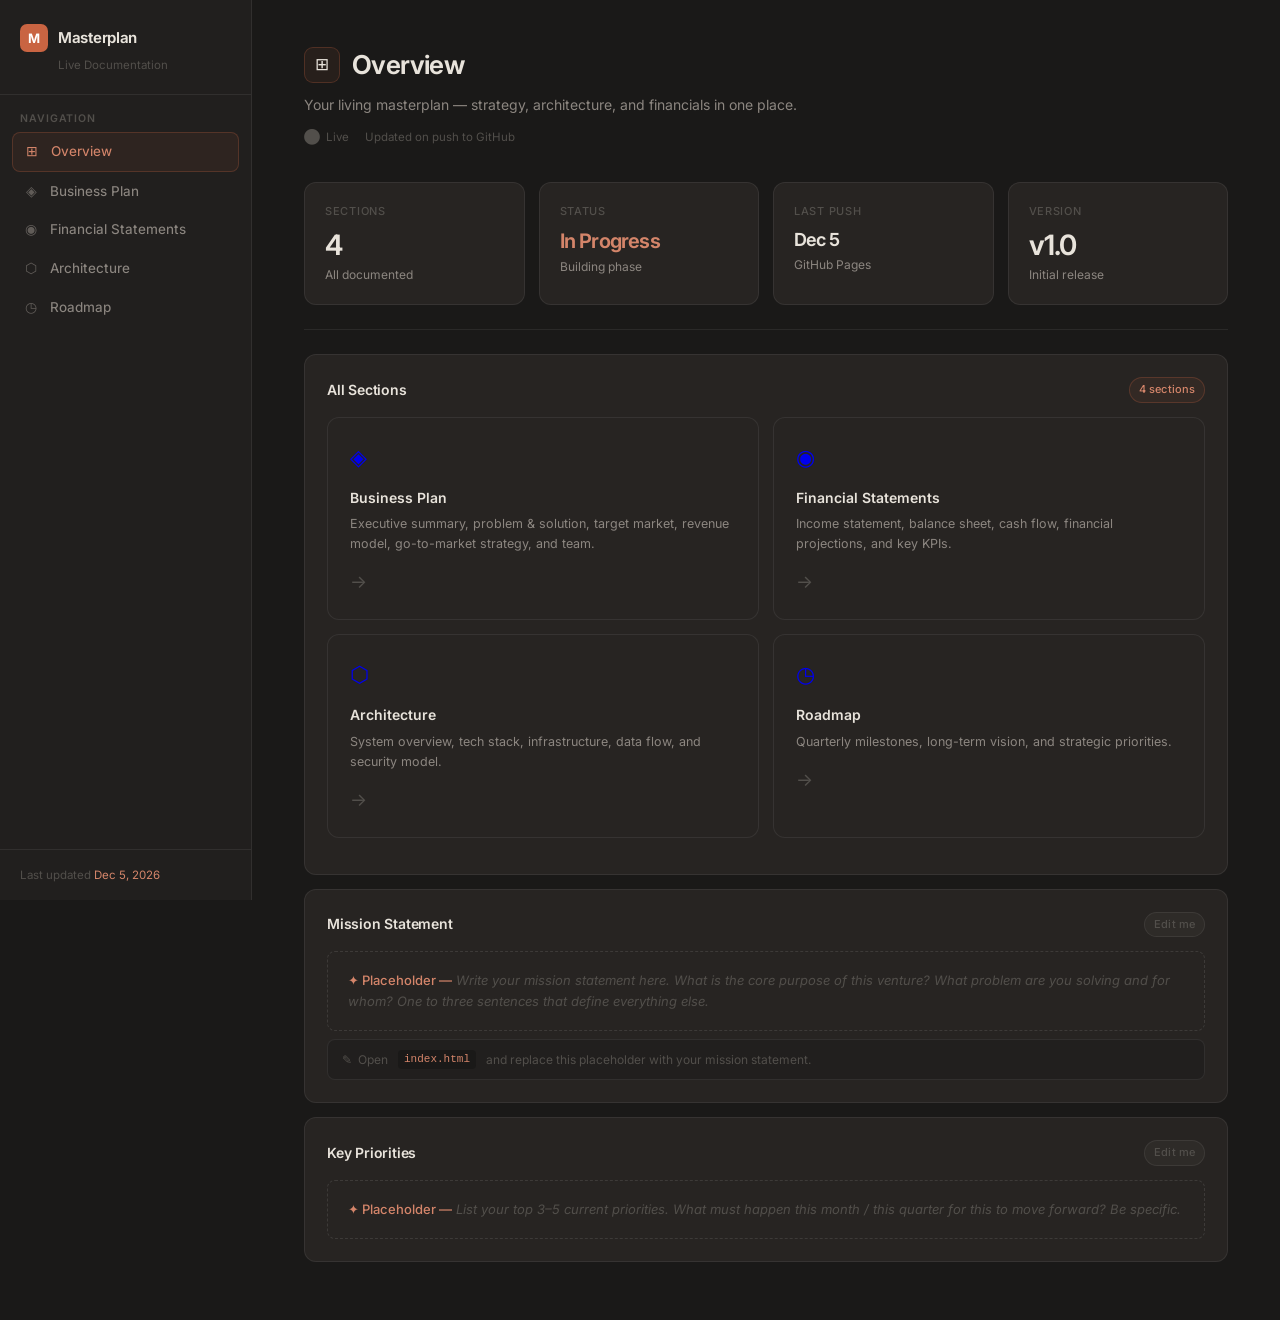
==== index.html @ 28070b1b "Initial masterplan dashboard" ====
<!DOCTYPE html>
<html lang="en">
<head>
  <meta charset="UTF-8" />
  <meta name="viewport" content="width=device-width, initial-scale=1.0" />
  <title>Masterplan — Overview</title>
  <link rel="stylesheet" href="assets/style.css" />
</head>
<body>

<aside class="sidebar" id="sidebar"></aside>

<main class="main">
  <div class="page-header">
    <div class="page-header-top">
      <div class="page-icon">⊞</div>
      <h2>Overview</h2>
    </div>
    <p>Your living masterplan — strategy, architecture, and financials in one place.</p>
    <div class="page-meta">
      <span class="meta-tag">⬤ &nbsp;Live</span>
      <span class="meta-tag">Updated on push to GitHub</span>
    </div>
  </div>

  <!-- Stats -->
  <div class="grid-4">
    <div class="stat-card">
      <div class="stat-label">Sections</div>
      <div class="stat-value">4</div>
      <div class="stat-sub">All documented</div>
    </div>
    <div class="stat-card">
      <div class="stat-label">Status</div>
      <div class="stat-value" style="font-size:20px; color: var(--accent-light);">In Progress</div>
      <div class="stat-sub">Building phase</div>
    </div>
    <div class="stat-card">
      <div class="stat-label">Last Push</div>
      <div class="stat-value" id="last-push" style="font-size:18px;">—</div>
      <div class="stat-sub">GitHub Pages</div>
    </div>
    <div class="stat-card">
      <div class="stat-label">Version</div>
      <div class="stat-value">v1.0</div>
      <div class="stat-sub">Initial release</div>
    </div>
  </div>

  <div class="divider"></div>

  <!-- Section nav cards -->
  <div class="card">
    <div class="card-header">
      <span class="card-title">All Sections</span>
      <span class="badge badge-orange">4 sections</span>
    </div>
    <div class="grid-2">
      <a href="business-plan.html" class="section-card">
        <div class="section-card-icon">◈</div>
        <div class="section-card-title">Business Plan</div>
        <div class="section-card-desc">Executive summary, problem & solution, target market, revenue model, go-to-market strategy, and team.</div>
        <span class="section-card-arrow">→</span>
      </a>
      <a href="financial.html" class="section-card">
        <div class="section-card-icon">◉</div>
        <div class="section-card-title">Financial Statements</div>
        <div class="section-card-desc">Income statement, balance sheet, cash flow, financial projections, and key KPIs.</div>
        <span class="section-card-arrow">→</span>
      </a>
      <a href="architecture.html" class="section-card">
        <div class="section-card-icon">⬡</div>
        <div class="section-card-title">Architecture</div>
        <div class="section-card-desc">System overview, tech stack, infrastructure, data flow, and security model.</div>
        <span class="section-card-arrow">→</span>
      </a>
      <a href="roadmap.html" class="section-card">
        <div class="section-card-icon">◷</div>
        <div class="section-card-title">Roadmap</div>
        <div class="section-card-desc">Quarterly milestones, long-term vision, and strategic priorities.</div>
        <span class="section-card-arrow">→</span>
      </a>
    </div>
  </div>

  <!-- Mission -->
  <div class="card">
    <div class="card-header">
      <span class="card-title">Mission Statement</span>
      <span class="badge badge-muted">Edit me</span>
    </div>
    <div class="placeholder">
      <strong>✦ Placeholder —</strong> Write your mission statement here. What is the core purpose of this venture? What problem are you solving and for whom? One to three sentences that define everything else.
    </div>
    <div class="edit-hint">
      ✎ &nbsp;Open <code>index.html</code> and replace this placeholder with your mission statement.
    </div>
  </div>

  <!-- Quick notes -->
  <div class="card">
    <div class="card-header">
      <span class="card-title">Key Priorities</span>
      <span class="badge badge-muted">Edit me</span>
    </div>
    <div class="placeholder">
      <strong>✦ Placeholder —</strong> List your top 3–5 current priorities. What must happen this month / this quarter for this to move forward? Be specific.
    </div>
  </div>
</main>

<script src="assets/app.js"></script>
<script>
  document.getElementById('last-push').textContent = new Date().toLocaleDateString('en-US', { month: 'short', day: 'numeric' });
</script>
</body>
</html>
---- assets/style.css ----
@import url('https://fonts.googleapis.com/css2?family=Inter:wght@300;400;500;600;700&display=swap');

:root {
  --bg-primary: #1a1918;
  --bg-secondary: #211f1e;
  --bg-card: #272422;
  --bg-hover: #2e2b28;
  --border: rgba(255, 255, 255, 0.07);
  --border-strong: rgba(255, 255, 255, 0.12);
  --text-primary: #e8e3db;
  --text-secondary: #8c8680;
  --text-muted: #524f4b;
  --accent: #c96442;
  --accent-light: #d4856a;
  --accent-bg: rgba(201, 100, 66, 0.08);
  --accent-border: rgba(201, 100, 66, 0.25);
  --green: #5a9e72;
  --green-bg: rgba(90, 158, 114, 0.08);
  --blue: #5a84b0;
  --blue-bg: rgba(90, 132, 176, 0.08);
  --sidebar-width: 252px;
}

*, *::before, *::after { margin: 0; padding: 0; box-sizing: border-box; }

body {
  font-family: 'Inter', -apple-system, BlinkMacSystemFont, sans-serif;
  background: var(--bg-primary);
  color: var(--text-primary);
  line-height: 1.6;
  display: flex;
  min-height: 100vh;
  font-size: 14px;
  -webkit-font-smoothing: antialiased;
}

/* ── Sidebar ── */
.sidebar {
  width: var(--sidebar-width);
  background: var(--bg-secondary);
  border-right: 1px solid var(--border);
  position: fixed;
  top: 0; left: 0;
  height: 100vh;
  display: flex;
  flex-direction: column;
  z-index: 100;
  overflow-y: auto;
}

.sidebar-brand {
  padding: 24px 20px 20px;
  border-bottom: 1px solid var(--border);
}

.brand-mark {
  display: flex;
  align-items: center;
  gap: 10px;
  margin-bottom: 4px;
}

.brand-icon {
  width: 28px; height: 28px;
  background: var(--accent);
  border-radius: 7px;
  display: flex; align-items: center; justify-content: center;
  font-size: 13px; color: white; font-weight: 700;
}

.brand-name {
  font-size: 15px;
  font-weight: 650;
  color: var(--text-primary);
  letter-spacing: -0.3px;
}

.brand-sub {
  font-size: 11.5px;
  color: var(--text-muted);
  padding-left: 38px;
}

.nav {
  padding: 16px 12px;
  flex: 1;
}

.nav-label {
  font-size: 10.5px;
  font-weight: 600;
  color: var(--text-muted);
  text-transform: uppercase;
  letter-spacing: 0.9px;
  padding: 0 8px;
  margin: 12px 0 4px;
}

.nav-label:first-child { margin-top: 0; }

.nav-item {
  display: flex;
  align-items: center;
  gap: 10px;
  padding: 8px 10px;
  border-radius: 8px;
  text-decoration: none;
  color: var(--text-secondary);
  font-size: 13.5px;
  font-weight: 450;
  transition: all 0.12s ease;
  margin-bottom: 1px;
}

.nav-item:hover { background: var(--bg-hover); color: var(--text-primary); }

.nav-item.active {
  background: var(--accent-bg);
  color: var(--accent-light);
  border: 1px solid var(--accent-border);
}

.nav-icon {
  width: 18px; height: 18px;
  opacity: 0.6;
  flex-shrink: 0;
  display: flex; align-items: center; justify-content: center;
}

.nav-item.active .nav-icon { opacity: 1; }

.sidebar-footer {
  padding: 16px 20px;
  border-top: 1px solid var(--border);
  font-size: 11.5px;
  color: var(--text-muted);
}

.sidebar-footer span { color: var(--accent-light); }

/* ── Main ── */
.main {
  margin-left: var(--sidebar-width);
  flex: 1;
  padding: 44px 52px;
  max-width: calc(var(--sidebar-width) + 860px);
}

/* ── Page Header ── */
.page-header {
  margin-bottom: 36px;
}

.page-header-top {
  display: flex;
  align-items: center;
  gap: 12px;
  margin-bottom: 8px;
}

.page-icon {
  width: 36px; height: 36px;
  border-radius: 9px;
  display: flex; align-items: center; justify-content: center;
  font-size: 17px;
  background: var(--accent-bg);
  border: 1px solid var(--accent-border);
}

.page-header h2 {
  font-size: 26px;
  font-weight: 650;
  letter-spacing: -0.6px;
  color: var(--text-primary);
}

.page-header p {
  font-size: 14px;
  color: var(--text-secondary);
  margin-top: 4px;
}

.page-meta {
  display: flex;
  align-items: center;
  gap: 16px;
  margin-top: 12px;
}

.meta-tag {
  font-size: 11.5px;
  color: var(--text-muted);
  display: flex;
  align-items: center;
  gap: 5px;
}

/* ── Grid ── */
.grid-2 { display: grid; grid-template-columns: 1fr 1fr; gap: 14px; margin-bottom: 14px; }
.grid-3 { display: grid; grid-template-columns: 1fr 1fr 1fr; gap: 14px; margin-bottom: 14px; }
.grid-4 { display: grid; grid-template-columns: 1fr 1fr 1fr 1fr; gap: 14px; margin-bottom: 14px; }

/* ── Cards ── */
.card {
  background: var(--bg-card);
  border: 1px solid var(--border);
  border-radius: 12px;
  padding: 22px;
  margin-bottom: 14px;
}

.card-header {
  display: flex;
  align-items: center;
  justify-content: space-between;
  margin-bottom: 14px;
}

.card-title {
  font-size: 14px;
  font-weight: 600;
  color: var(--text-primary);
  letter-spacing: -0.2px;
}

.card-body { font-size: 13.5px; color: var(--text-secondary); line-height: 1.75; }

.badge {
  font-size: 11px;
  padding: 3px 9px;
  border-radius: 20px;
  font-weight: 500;
  letter-spacing: 0.1px;
}

.badge-orange { background: var(--accent-bg); color: var(--accent-light); border: 1px solid var(--accent-border); }
.badge-green { background: var(--green-bg); color: var(--green); border: 1px solid rgba(90,158,114,0.2); }
.badge-blue { background: var(--blue-bg); color: var(--blue); border: 1px solid rgba(90,132,176,0.2); }
.badge-muted { background: var(--bg-hover); color: var(--text-muted); border: 1px solid var(--border); }

/* ── Stat Cards ── */
.stat-card {
  background: var(--bg-card);
  border: 1px solid var(--border);
  border-radius: 12px;
  padding: 20px;
}

.stat-label {
  font-size: 11px;
  color: var(--text-muted);
  text-transform: uppercase;
  letter-spacing: 0.7px;
  font-weight: 500;
  margin-bottom: 10px;
}

.stat-value {
  font-size: 28px;
  font-weight: 650;
  color: var(--text-primary);
  letter-spacing: -0.8px;
  line-height: 1;
}

.stat-sub {
  font-size: 12px;
  color: var(--text-secondary);
  margin-top: 6px;
}

/* ── Section Nav Cards (Overview) ── */
.section-card {
  background: var(--bg-card);
  border: 1px solid var(--border);
  border-radius: 12px;
  padding: 22px;
  text-decoration: none;
  display: block;
  transition: all 0.14s ease;
}

.section-card:hover {
  border-color: var(--accent-border);
  background: var(--bg-hover);
  transform: translateY(-1px);
}

.section-card-icon {
  font-size: 22px;
  margin-bottom: 12px;
}

.section-card-title {
  font-size: 14px;
  font-weight: 600;
  color: var(--text-primary);
  margin-bottom: 5px;
}

.section-card-desc {
  font-size: 12.5px;
  color: var(--text-secondary);
  line-height: 1.6;
}

.section-card-arrow {
  font-size: 18px;
  color: var(--text-muted);
  margin-top: 14px;
  display: block;
  transition: transform 0.14s ease;
}

.section-card:hover .section-card-arrow { transform: translateX(3px); color: var(--accent-light); }

/* ── Placeholder ── */
.placeholder {
  border: 1.5px dashed rgba(255,255,255,0.1);
  border-radius: 8px;
  padding: 18px 20px;
  color: var(--text-muted);
  font-size: 13px;
  font-style: italic;
  line-height: 1.6;
}

.placeholder strong {
  color: var(--accent-light);
  font-style: normal;
  font-weight: 500;
}

/* ── Edit hint ── */
.edit-hint {
  display: flex;
  align-items: flex-start;
  gap: 10px;
  font-size: 12px;
  color: var(--text-muted);
  background: var(--bg-secondary);
  border: 1px solid var(--border);
  border-radius: 8px;
  padding: 10px 14px;
  margin-top: 8px;
}

.edit-hint code {
  font-family: 'SF Mono', 'Fira Code', monospace;
  font-size: 11px;
  background: var(--bg-primary);
  padding: 1px 6px;
  border-radius: 4px;
  color: var(--accent-light);
}

/* ── Divider ── */
.divider { height: 1px; background: var(--border); margin: 24px 0; }

/* ── Table ── */
.table-wrap {
  overflow-x: auto;
  border-radius: 10px;
  border: 1px solid var(--border);
}

table { width: 100%; border-collapse: collapse; }

thead th {
  text-align: left;
  padding: 11px 16px;
  font-size: 11px;
  font-weight: 600;
  color: var(--text-muted);
  text-transform: uppercase;
  letter-spacing: 0.6px;
  background: var(--bg-secondary);
  border-bottom: 1px solid var(--border);
}

tbody td {
  padding: 12px 16px;
  border-bottom: 1px solid var(--border);
  color: var(--text-secondary);
  font-size: 13.5px;
}

tbody td:first-child { color: var(--text-primary); font-weight: 450; }
tbody tr:last-child td { border-bottom: none; }
tbody tr:hover td { background: var(--bg-hover); }

/* ── Timeline ── */
.timeline { padding: 4px 0; }

.timeline-item {
  display: flex;
  gap: 18px;
  padding-bottom: 28px;
  position: relative;
}

.timeline-item:not(:last-child)::after {
  content: '';
  position: absolute;
  left: 15px; top: 34px;
  width: 1px;
  height: calc(100% - 18px);
  background: var(--border);
}

.timeline-dot {
  width: 32px; height: 32px;
  border-radius: 50%;
  background: var(--bg-card);
  border: 2px solid var(--border-strong);
  flex-shrink: 0;
  display: flex; align-items: center; justify-content: center;
  font-size: 11px;
  font-weight: 600;
  color: var(--text-muted);
  position: relative;
  z-index: 1;
}

.timeline-dot.current {
  background: var(--accent-bg);
  border-color: var(--accent);
  color: var(--accent-light);
}

.timeline-dot.done {
  background: var(--green-bg);
  border-color: var(--green);
  color: var(--green);
}

.timeline-body { flex: 1; padding-top: 5px; }

.timeline-quarter {
  font-size: 12px;
  font-weight: 600;
  color: var(--accent-light);
  text-transform: uppercase;
  letter-spacing: 0.5px;
  margin-bottom: 3px;
}

.timeline-title {
  font-size: 14px;
  font-weight: 600;
  color: var(--text-primary);
  margin-bottom: 4px;
}

.timeline-desc {
  font-size: 13px;
  color: var(--text-secondary);
  line-height: 1.65;
}

.timeline-tags { margin-top: 10px; display: flex; flex-wrap: wrap; gap: 5px; }

.tag {
  font-size: 11.5px;
  padding: 3px 9px;
  border-radius: 20px;
  border: 1px solid var(--border);
  color: var(--text-secondary);
}

/* ── Architecture ── */
.arch-block {
  background: var(--bg-card);
  border: 1px solid var(--border);
  border-radius: 10px;
  padding: 16px 18px;
  margin-bottom: 10px;
}

.arch-block-label {
  font-size: 11px;
  font-weight: 600;
  text-transform: uppercase;
  letter-spacing: 0.7px;
  color: var(--accent-light);
  margin-bottom: 10px;
}

.arch-list {
  list-style: none;
  display: flex;
  flex-direction: column;
  gap: 7px;
}

.arch-list li {
  font-size: 13px;
  color: var(--text-secondary);
  display: flex;
  align-items: center;
  gap: 8px;
}

.arch-list li::before {
  content: '';
  width: 5px; height: 5px;
  border-radius: 50%;
  background: var(--text-muted);
  flex-shrink: 0;
}

/* ── Responsive ── */
@media (max-width: 900px) {
  .sidebar { transform: translateX(-100%); }
  .main { margin-left: 0; padding: 24px 20px; }
  .grid-2, .grid-3, .grid-4 { grid-template-columns: 1fr; }
}
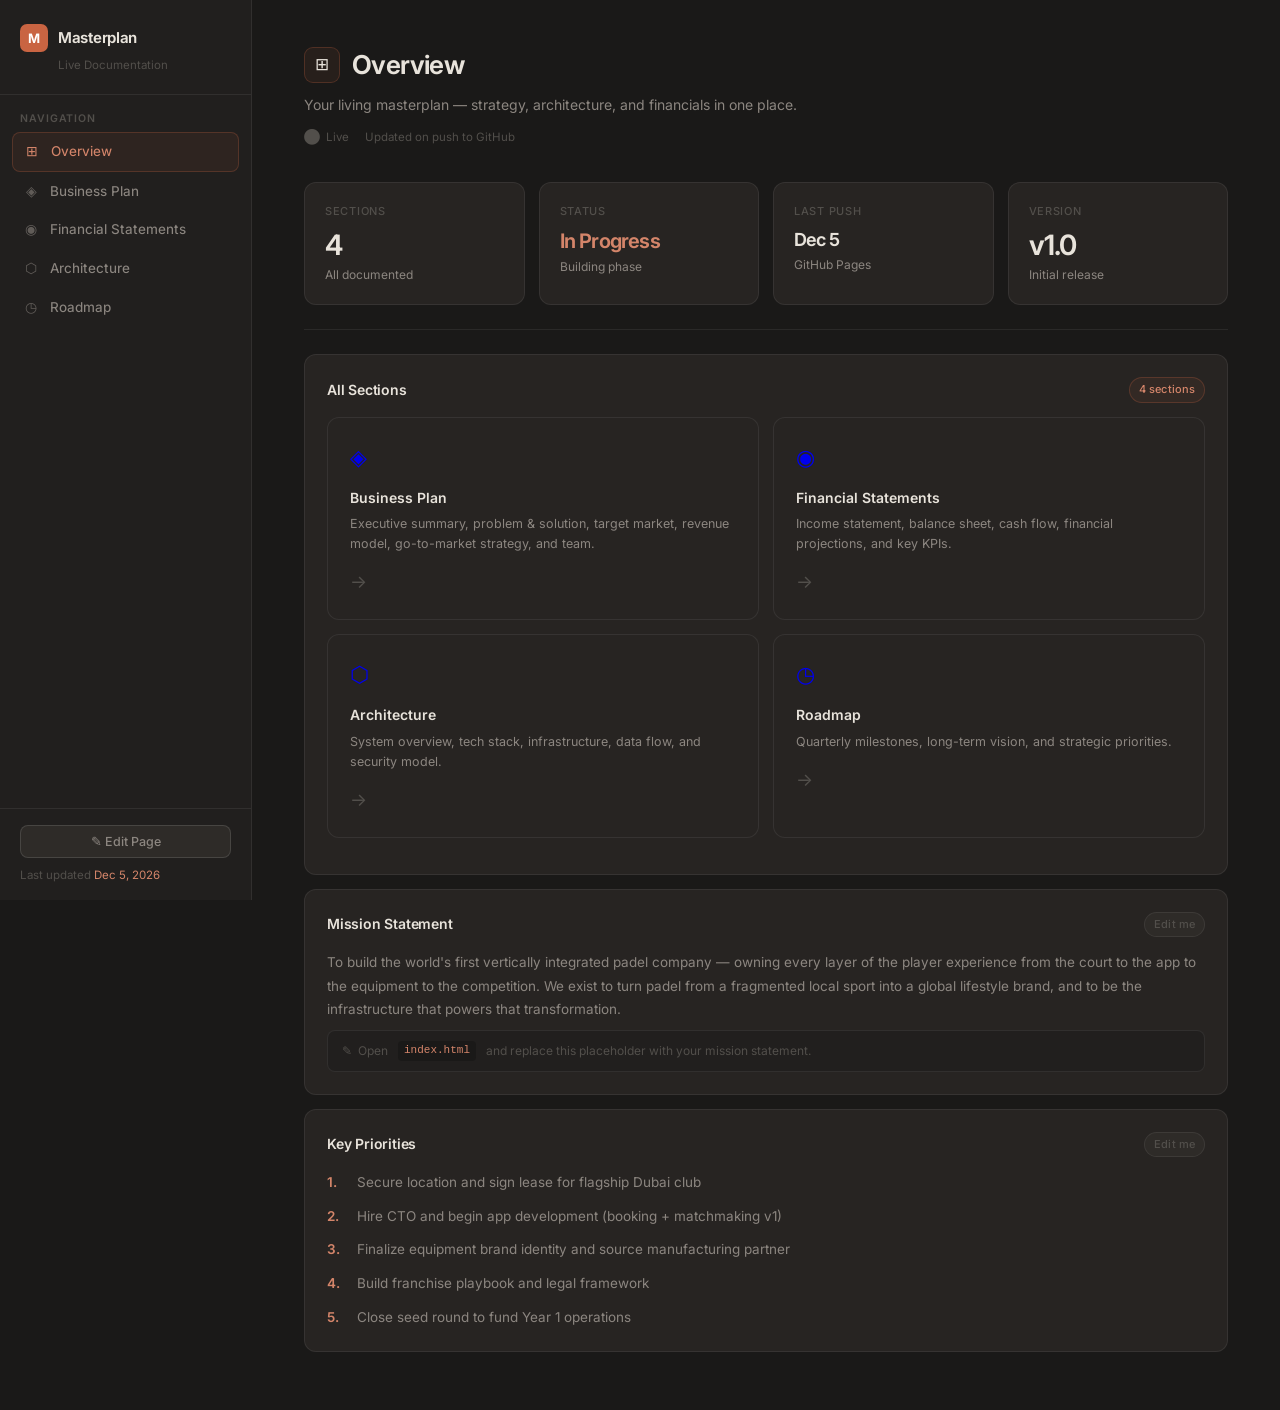
==== commit 5aa5ebf2: "Fill in complete padel business plan" ====
--- a/index.html
+++ b/index.html
@@ -89,8 +89,8 @@
       <span class="card-title">Mission Statement</span>
       <span class="badge badge-muted">Edit me</span>
     </div>
-    <div class="placeholder">
-      <strong>✦ Placeholder —</strong> Write your mission statement here. What is the core purpose of this venture? What problem are you solving and for whom? One to three sentences that define everything else.
+    <div class="card-body">
+      To build the world's first vertically integrated padel company — owning every layer of the player experience from the court to the app to the equipment to the competition. We exist to turn padel from a fragmented local sport into a global lifestyle brand, and to be the infrastructure that powers that transformation.
     </div>
     <div class="edit-hint">
       ✎ &nbsp;Open <code>index.html</code> and replace this placeholder with your mission statement.
@@ -103,8 +103,14 @@
       <span class="card-title">Key Priorities</span>
       <span class="badge badge-muted">Edit me</span>
     </div>
-    <div class="placeholder">
-      <strong>✦ Placeholder —</strong> List your top 3–5 current priorities. What must happen this month / this quarter for this to move forward? Be specific.
+    <div class="card-body">
+      <ul style="list-style:none; display:flex; flex-direction:column; gap:10px;">
+        <li style="display:flex; gap:10px; align-items:flex-start;"><span style="color:var(--accent-light); font-weight:600; min-width:20px;">1.</span> Secure location and sign lease for flagship Dubai club</li>
+        <li style="display:flex; gap:10px; align-items:flex-start;"><span style="color:var(--accent-light); font-weight:600; min-width:20px;">2.</span> Hire CTO and begin app development (booking + matchmaking v1)</li>
+        <li style="display:flex; gap:10px; align-items:flex-start;"><span style="color:var(--accent-light); font-weight:600; min-width:20px;">3.</span> Finalize equipment brand identity and source manufacturing partner</li>
+        <li style="display:flex; gap:10px; align-items:flex-start;"><span style="color:var(--accent-light); font-weight:600; min-width:20px;">4.</span> Build franchise playbook and legal framework</li>
+        <li style="display:flex; gap:10px; align-items:flex-start;"><span style="color:var(--accent-light); font-weight:600; min-width:20px;">5.</span> Close seed round to fund Year 1 operations</li>
+      </ul>
     </div>
   </div>
 </main>
--- a/assets/style.css
+++ b/assets/style.css
@@ -509,6 +509,75 @@
   flex-shrink: 0;
 }
 
+/* ── Edit Mode ── */
+#edit-btn {
+  width: 100%;
+  padding: 8px 12px;
+  background: var(--bg-hover);
+  border: 1px solid var(--border-strong);
+  border-radius: 8px;
+  color: var(--text-secondary);
+  font-size: 12.5px;
+  font-weight: 500;
+  cursor: pointer;
+  transition: all 0.14s ease;
+  font-family: inherit;
+  text-align: center;
+}
+
+#edit-btn:hover {
+  background: var(--accent-bg);
+  border-color: var(--accent-border);
+  color: var(--accent-light);
+}
+
+#edit-btn.editing {
+  background: var(--accent-bg);
+  border-color: var(--accent);
+  color: var(--accent-light);
+}
+
+.sidebar-updated {
+  font-size: 11.5px;
+  color: var(--text-muted);
+  margin-top: 8px;
+}
+
+.sidebar-updated span { color: var(--accent-light); }
+
+.edit-banner {
+  display: none;
+  align-items: center;
+  gap: 8px;
+  background: var(--accent-bg);
+  border: 1px solid var(--accent-border);
+  border-radius: 8px;
+  padding: 10px 14px;
+  font-size: 13px;
+  color: var(--accent-light);
+  margin-bottom: 20px;
+}
+
+.edit-mode [data-eid] {
+  outline: 1px dashed rgba(201, 100, 66, 0.3);
+  border-radius: 4px;
+  min-height: 20px;
+  cursor: text;
+  transition: outline 0.12s ease, background 0.12s ease;
+}
+
+.edit-mode [data-eid]:hover {
+  outline: 1.5px dashed var(--accent);
+  background: rgba(201, 100, 66, 0.05);
+}
+
+.edit-mode [data-eid]:focus {
+  outline: 2px solid var(--accent) !important;
+  background: rgba(201, 100, 66, 0.07);
+  font-style: normal;
+  color: var(--text-primary);
+}
+
 /* ── Responsive ── */
 @media (max-width: 900px) {
   .sidebar { transform: translateX(-100%); }
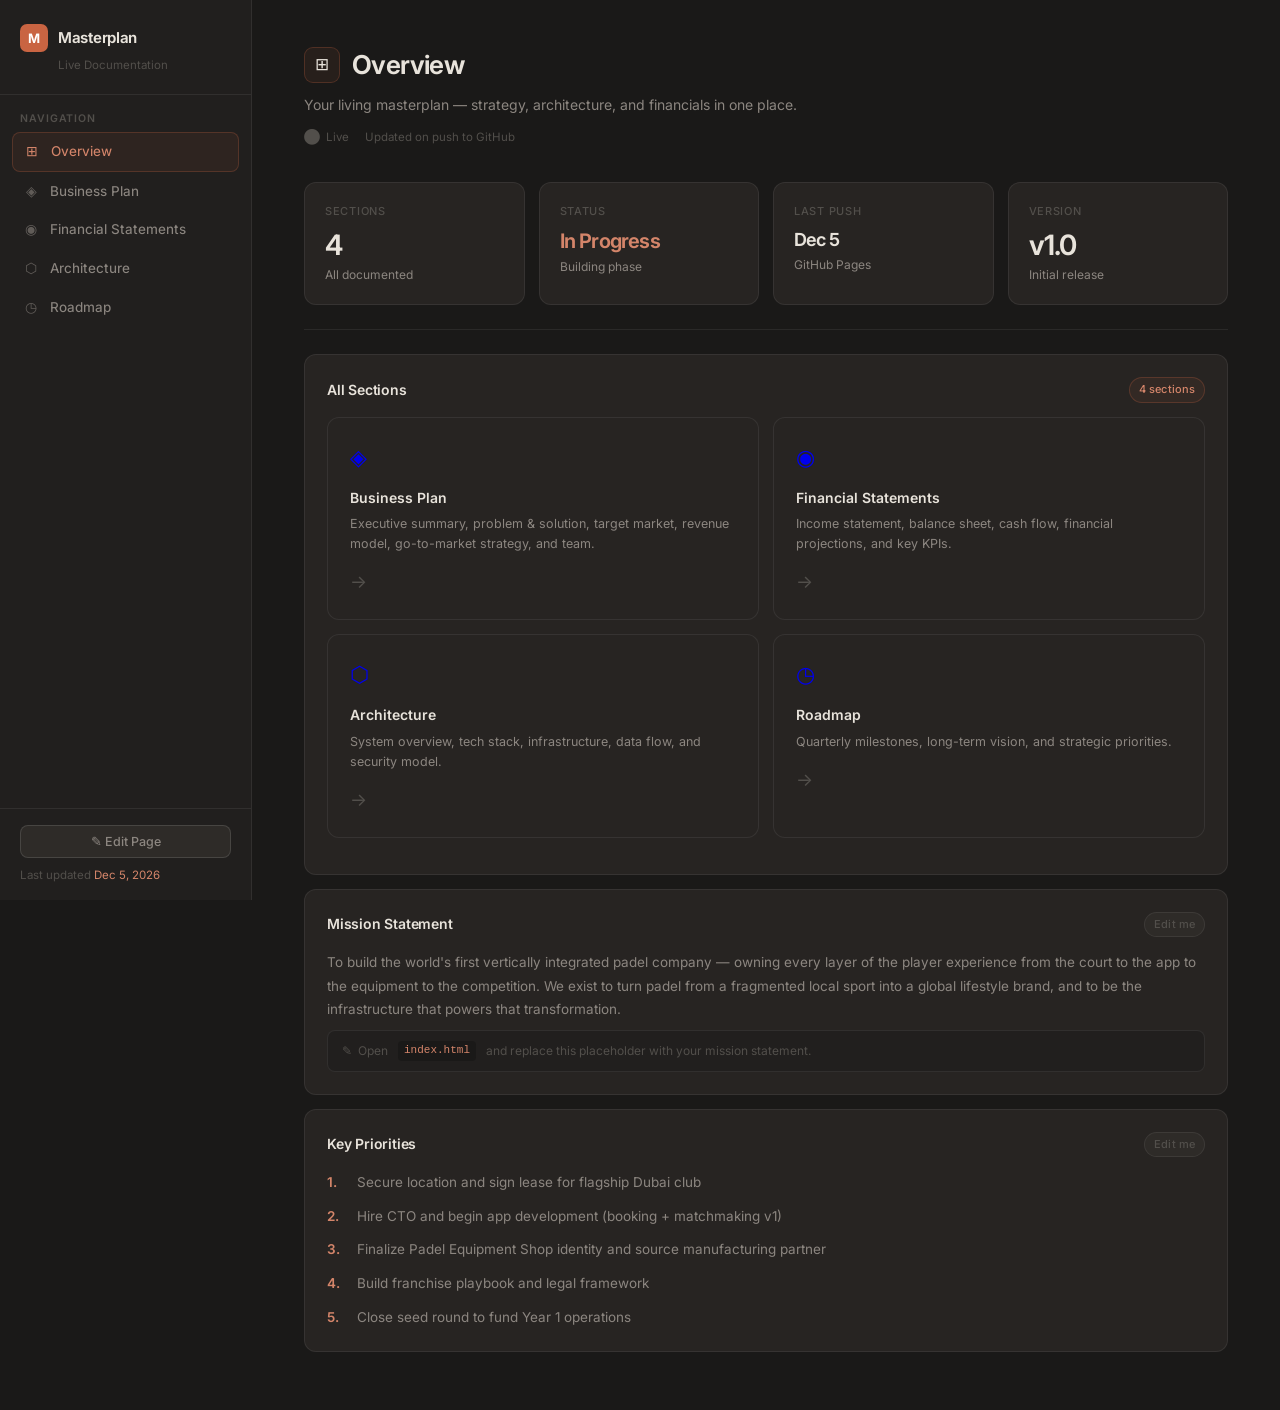
==== commit f868436c: "Rename equipment brand to Padel Equipment Shop across all pages" ====
--- a/index.html
+++ b/index.html
@@ -107,7 +107,7 @@
       <ul style="list-style:none; display:flex; flex-direction:column; gap:10px;">
         <li style="display:flex; gap:10px; align-items:flex-start;"><span style="color:var(--accent-light); font-weight:600; min-width:20px;">1.</span> Secure location and sign lease for flagship Dubai club</li>
         <li style="display:flex; gap:10px; align-items:flex-start;"><span style="color:var(--accent-light); font-weight:600; min-width:20px;">2.</span> Hire CTO and begin app development (booking + matchmaking v1)</li>
-        <li style="display:flex; gap:10px; align-items:flex-start;"><span style="color:var(--accent-light); font-weight:600; min-width:20px;">3.</span> Finalize equipment brand identity and source manufacturing partner</li>
+        <li style="display:flex; gap:10px; align-items:flex-start;"><span style="color:var(--accent-light); font-weight:600; min-width:20px;">3.</span> Finalize Padel Equipment Shop identity and source manufacturing partner</li>
         <li style="display:flex; gap:10px; align-items:flex-start;"><span style="color:var(--accent-light); font-weight:600; min-width:20px;">4.</span> Build franchise playbook and legal framework</li>
         <li style="display:flex; gap:10px; align-items:flex-start;"><span style="color:var(--accent-light); font-weight:600; min-width:20px;">5.</span> Close seed round to fund Year 1 operations</li>
       </ul>
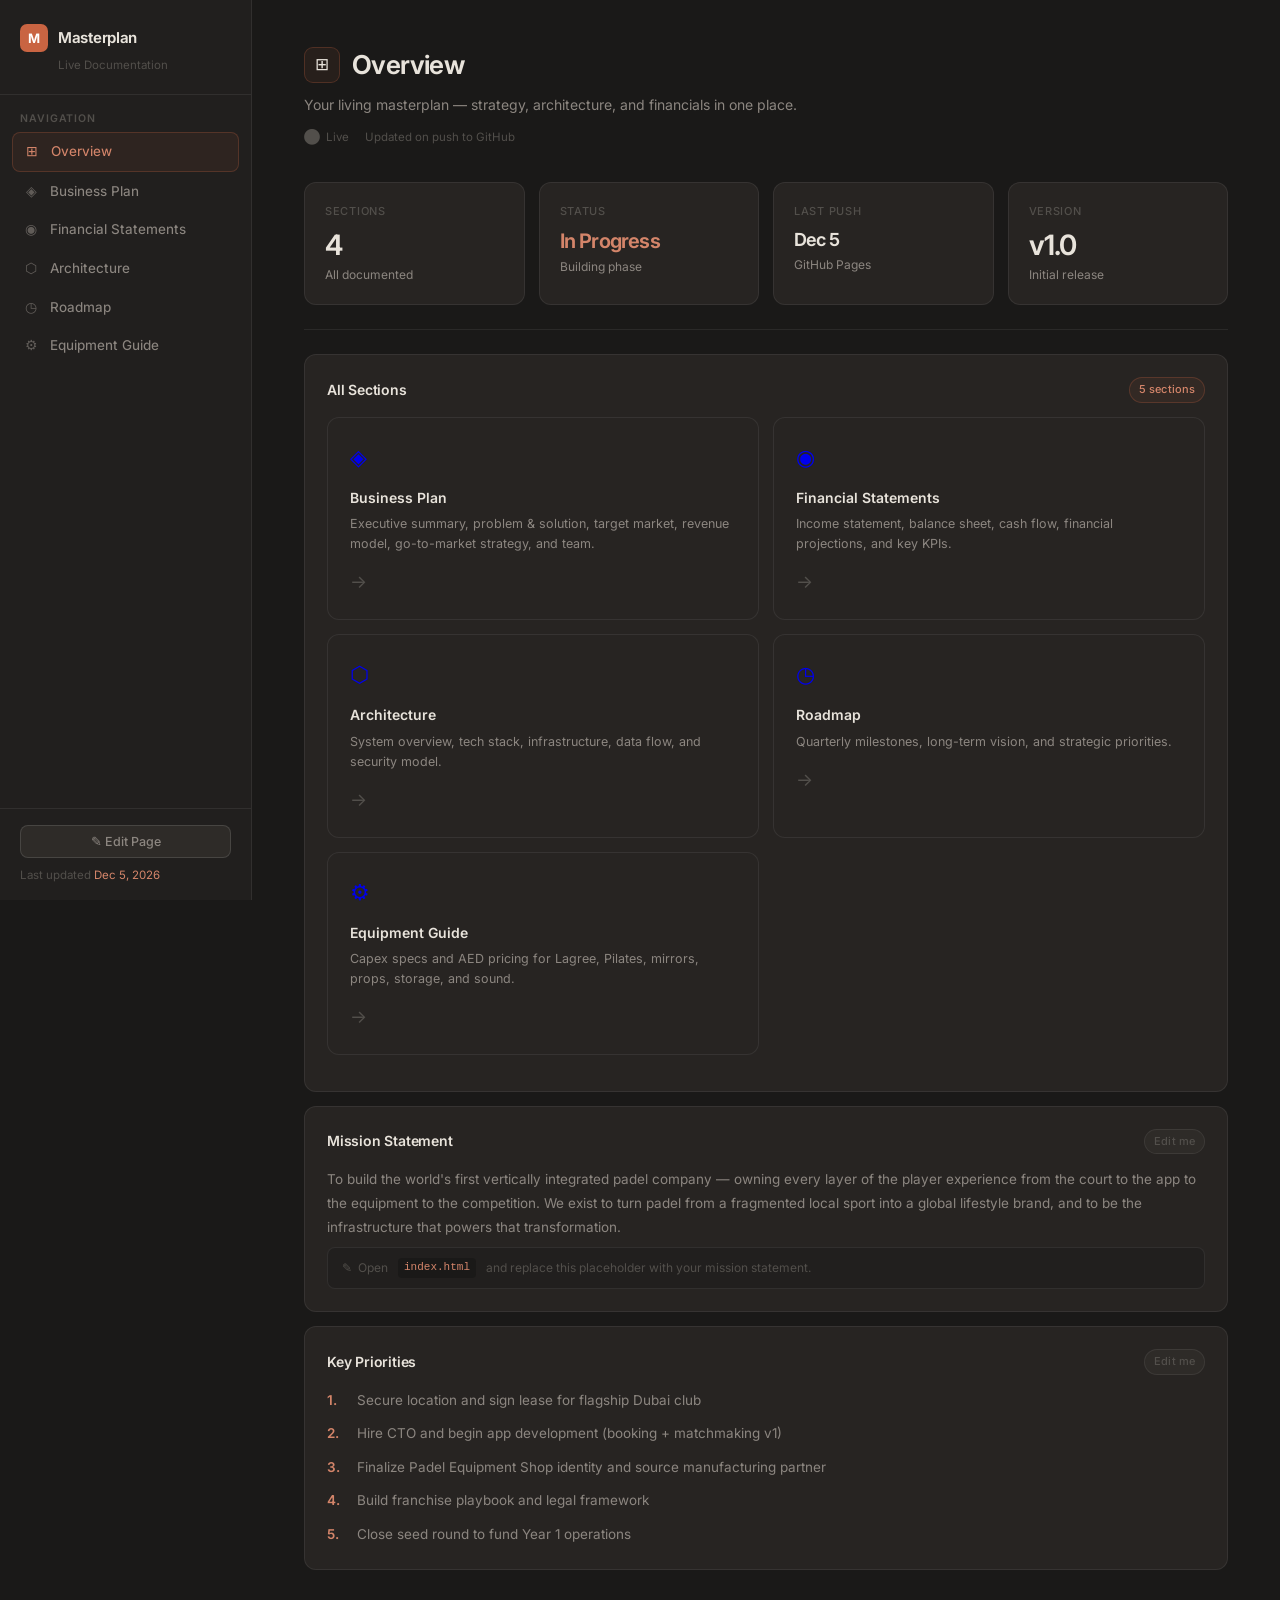
==== commit bf0984f6: "Add Equipment Guide page — 6 categories, AED pricing, Excel-ready tables" ====
--- a/index.html
+++ b/index.html
@@ -53,7 +53,7 @@
   <div class="card">
     <div class="card-header">
       <span class="card-title">All Sections</span>
-      <span class="badge badge-orange">4 sections</span>
+      <span class="badge badge-orange">5 sections</span>
     </div>
     <div class="grid-2">
       <a href="business-plan.html" class="section-card">
@@ -78,6 +78,12 @@
         <div class="section-card-icon">◷</div>
         <div class="section-card-title">Roadmap</div>
         <div class="section-card-desc">Quarterly milestones, long-term vision, and strategic priorities.</div>
+        <span class="section-card-arrow">→</span>
+      </a>
+      <a href="equipment.html" class="section-card">
+        <div class="section-card-icon">⚙</div>
+        <div class="section-card-title">Equipment Guide</div>
+        <div class="section-card-desc">Capex specs and AED pricing for Lagree, Pilates, mirrors, props, storage, and sound.</div>
         <span class="section-card-arrow">→</span>
       </a>
     </div>
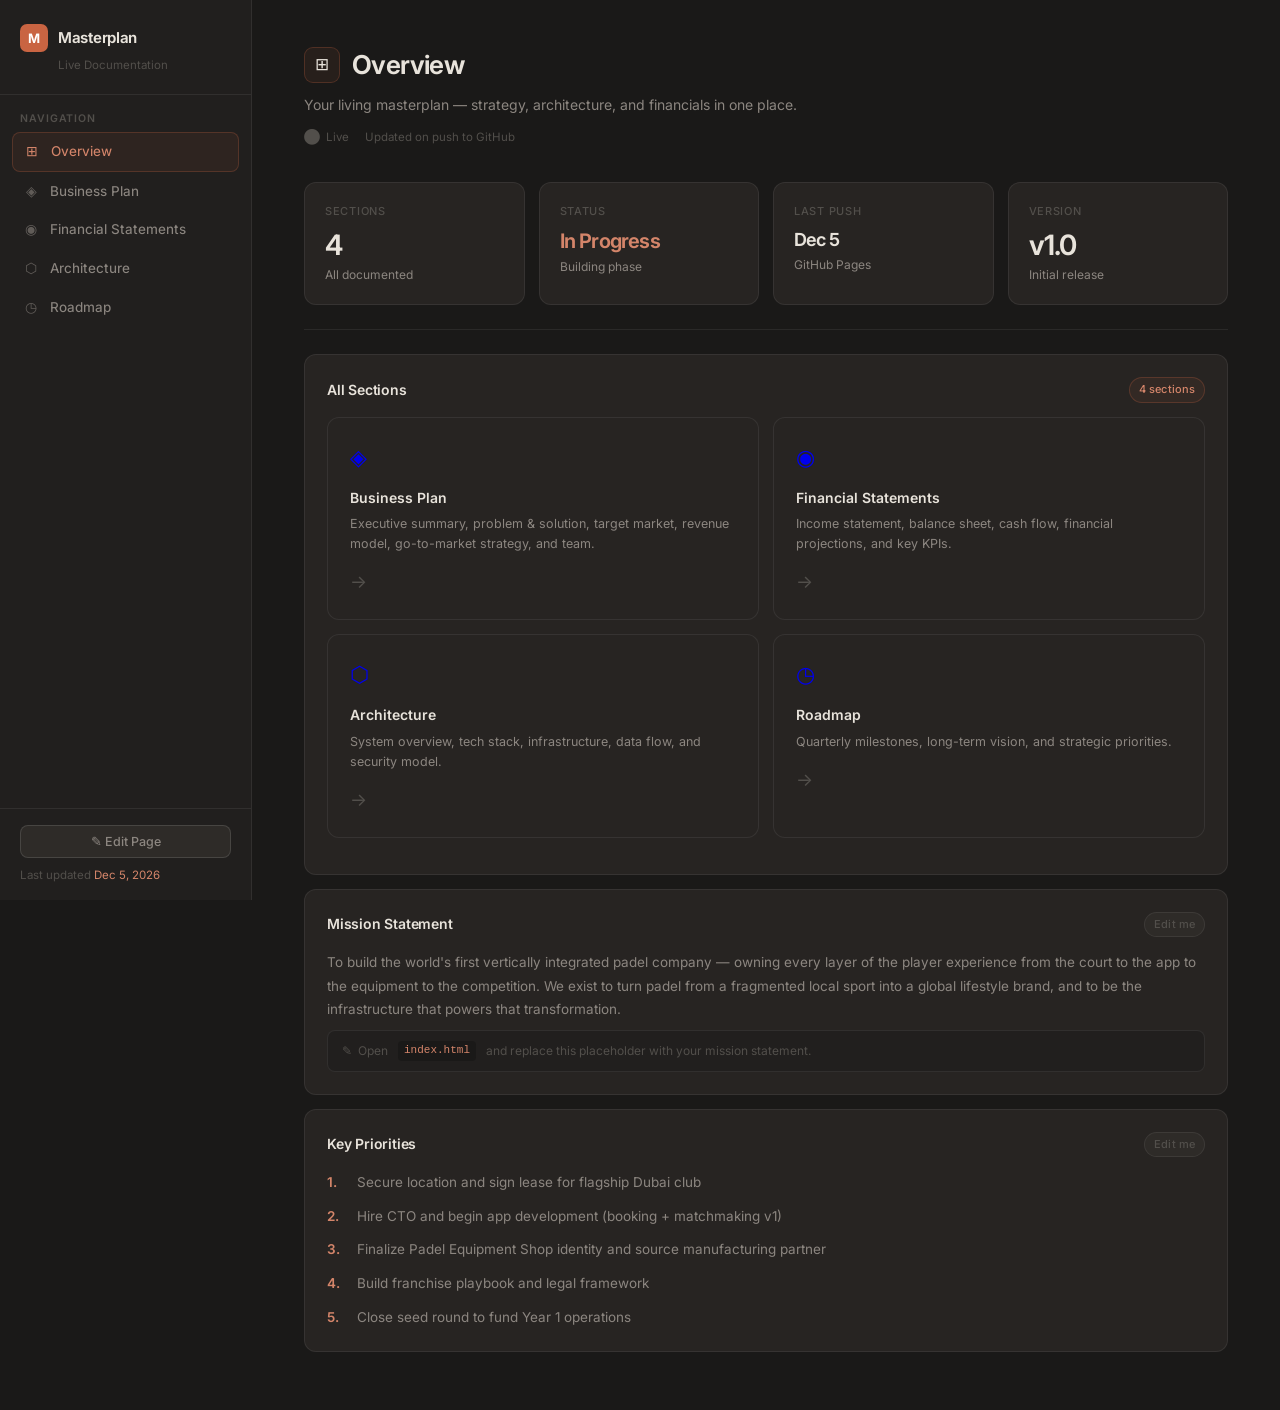
==== commit 6223a124: "Remove equipment page from site" ====
--- a/index.html
+++ b/index.html
@@ -53,7 +53,7 @@
   <div class="card">
     <div class="card-header">
       <span class="card-title">All Sections</span>
-      <span class="badge badge-orange">5 sections</span>
+      <span class="badge badge-orange">4 sections</span>
     </div>
     <div class="grid-2">
       <a href="business-plan.html" class="section-card">
@@ -78,12 +78,6 @@
         <div class="section-card-icon">◷</div>
         <div class="section-card-title">Roadmap</div>
         <div class="section-card-desc">Quarterly milestones, long-term vision, and strategic priorities.</div>
-        <span class="section-card-arrow">→</span>
-      </a>
-      <a href="equipment.html" class="section-card">
-        <div class="section-card-icon">⚙</div>
-        <div class="section-card-title">Equipment Guide</div>
-        <div class="section-card-desc">Capex specs and AED pricing for Lagree, Pilates, mirrors, props, storage, and sound.</div>
         <span class="section-card-arrow">→</span>
       </a>
     </div>
